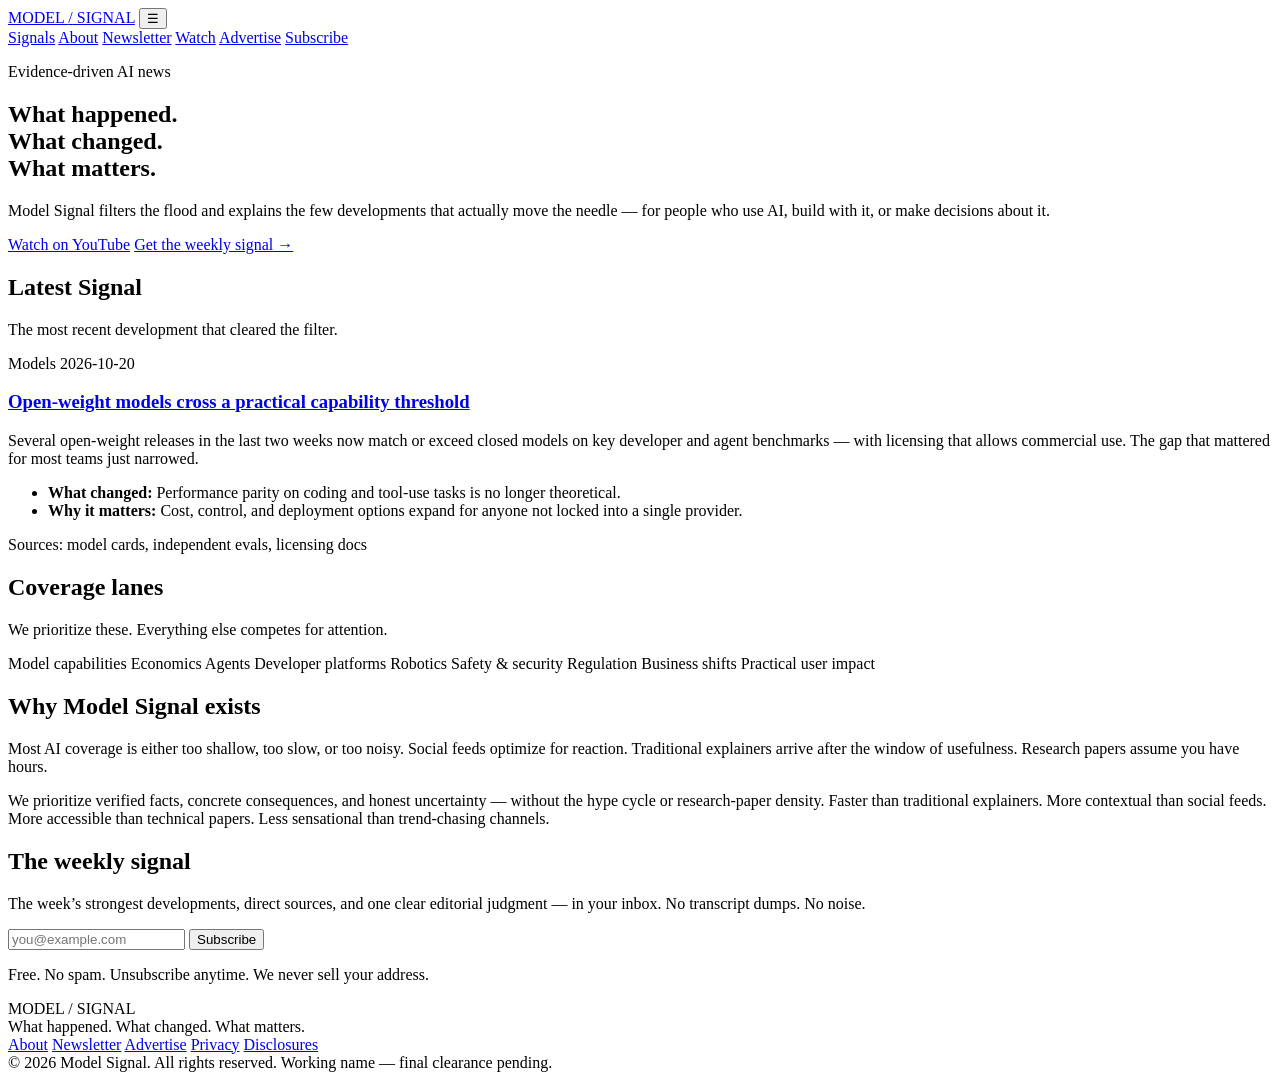
==== index.html @ 6ee9a0e0 "Initial Model Signal site — full static pages and design system" ====
<!DOCTYPE html>
<html lang="en">
<head>
  <meta charset="UTF-8">
  <meta name="viewport" content="width=device-width, initial-scale=1.0">
  <title>Model Signal — What happened. What changed. What matters.</title>
  <meta name="description" content="Evidence-driven AI news and analysis. We filter the flood so you only get the developments that actually move the needle.">
  <meta property="og:title" content="Model Signal">
  <meta property="og:description" content="What happened. What changed. What matters. Evidence-driven AI news and analysis.">
  <meta property="og:type" content="website">
  <link rel="stylesheet" href="css/styles.css">
  <link rel="preconnect" href="https://fonts.googleapis.com">
  <link rel="preconnect" href="https://fonts.gstatic.com" crossorigin>
  <link href="https://fonts.googleapis.com/css2?family=Inter:wght@400;500;600&family=JetBrains+Mono:wght@400;500;600&display=swap" rel="stylesheet">
</head>
<body>
  <header class="site-header">
    <div class="header-inner">
      <a href="index.html" class="logo">MODEL <span>/</span> SIGNAL</a>
      <button class="nav-toggle" aria-label="Toggle navigation" onclick="document.querySelector('.nav').classList.toggle('open')">☰</button>
      <nav class="nav">
        <a href="pages/signals.html">Signals</a>
        <a href="pages/about.html">About</a>
        <a href="pages/newsletter.html">Newsletter</a>
        <a href="pages/watch.html">Watch</a>
        <a href="pages/advertise.html">Advertise</a>
        <a href="pages/newsletter.html" class="nav-cta">Subscribe</a>
      </nav>
    </div>
  </header>

  <main>
    <div class="container">
      <section class="hero">
        <p class="hero-tagline">Evidence-driven AI news</p>
        <h1>What happened.<br>What changed.<br>What matters.</h1>
        <p class="lead">
          Model Signal filters the flood and explains the few developments that actually move the needle — for people who use AI, build with it, or make decisions about it.
        </p>
        <div class="hero-actions">
          <a href="https://youtube.com/@modelsignal" class="btn btn-primary" target="_blank" rel="noopener">Watch on YouTube</a>
          <a href="pages/newsletter.html" class="btn btn-secondary">Get the weekly signal →</a>
        </div>
      </section>

      <section class="section">
        <div class="section-header">
          <h2>Latest Signal</h2>
          <p>The most recent development that cleared the filter.</p>
        </div>
        <article class="card">
          <div class="card-meta">
            <span class="card-tag">Models</span>
            <span>2026-10-20</span>
          </div>
          <h3><a href="pages/signals.html">Open-weight models cross a practical capability threshold</a></h3>
          <div class="card-body">
            Several open-weight releases in the last two weeks now match or exceed closed models on key developer and agent benchmarks — with licensing that allows commercial use. The gap that mattered for most teams just narrowed.
          </div>
          <ul class="card-points">
            <li><strong>What changed:</strong> Performance parity on coding and tool-use tasks is no longer theoretical.</li>
            <li><strong>Why it matters:</strong> Cost, control, and deployment options expand for anyone not locked into a single provider.</li>
          </ul>
          <p class="source-label">Sources: model cards, independent evals, licensing docs</p>
        </article>
      </section>

      <section class="section">
        <div class="section-header">
          <h2>Coverage lanes</h2>
          <p>We prioritize these. Everything else competes for attention.</p>
        </div>
        <div class="lanes">
          <span class="lane">Model capabilities</span>
          <span class="lane">Economics</span>
          <span class="lane">Agents</span>
          <span class="lane">Developer platforms</span>
          <span class="lane">Robotics</span>
          <span class="lane">Safety & security</span>
          <span class="lane">Regulation</span>
          <span class="lane">Business shifts</span>
          <span class="lane">Practical user impact</span>
        </div>
      </section>

      <section class="section">
        <div class="section-header">
          <h2>Why Model Signal exists</h2>
        </div>
        <div class="prose">
          <p>
            Most AI coverage is either too shallow, too slow, or too noisy. Social feeds optimize for reaction. Traditional explainers arrive after the window of usefulness. Research papers assume you have hours.
          </p>
          <p>
            We prioritize verified facts, concrete consequences, and honest uncertainty — without the hype cycle or research-paper density. Faster than traditional explainers. More contextual than social feeds. More accessible than technical papers. Less sensational than trend-chasing channels.
          </p>
        </div>
      </section>

      <section class="section">
        <div class="newsletter-box">
          <h2>The weekly signal</h2>
          <p>The week’s strongest developments, direct sources, and one clear editorial judgment — in your inbox. No transcript dumps. No noise.</p>
          <form class="form-row" action="#" method="post" onsubmit="return false;">
            <input type="email" name="email" placeholder="you@example.com" required aria-label="Email address">
            <button type="submit" class="btn btn-primary">Subscribe</button>
          </form>
          <p class="form-note">Free. No spam. Unsubscribe anytime. We never sell your address.</p>
        </div>
      </section>
    </div>
  </main>

  <footer class="site-footer">
    <div class="footer-inner">
      <div>
        <div class="footer-brand">MODEL / SIGNAL</div>
        <div class="footer-tagline">What happened. What changed. What matters.</div>
      </div>
      <div class="footer-links">
        <a href="pages/about.html">About</a>
        <a href="pages/newsletter.html">Newsletter</a>
        <a href="pages/advertise.html">Advertise</a>
        <a href="pages/privacy.html">Privacy</a>
        <a href="pages/disclosures.html">Disclosures</a>
      </div>
    </div>
    <div class="footer-bottom">
      <span>© 2026 Model Signal. All rights reserved.</span>
      <span>Working name — final clearance pending.</span>
    </div>
  </footer>
</body>
</html>
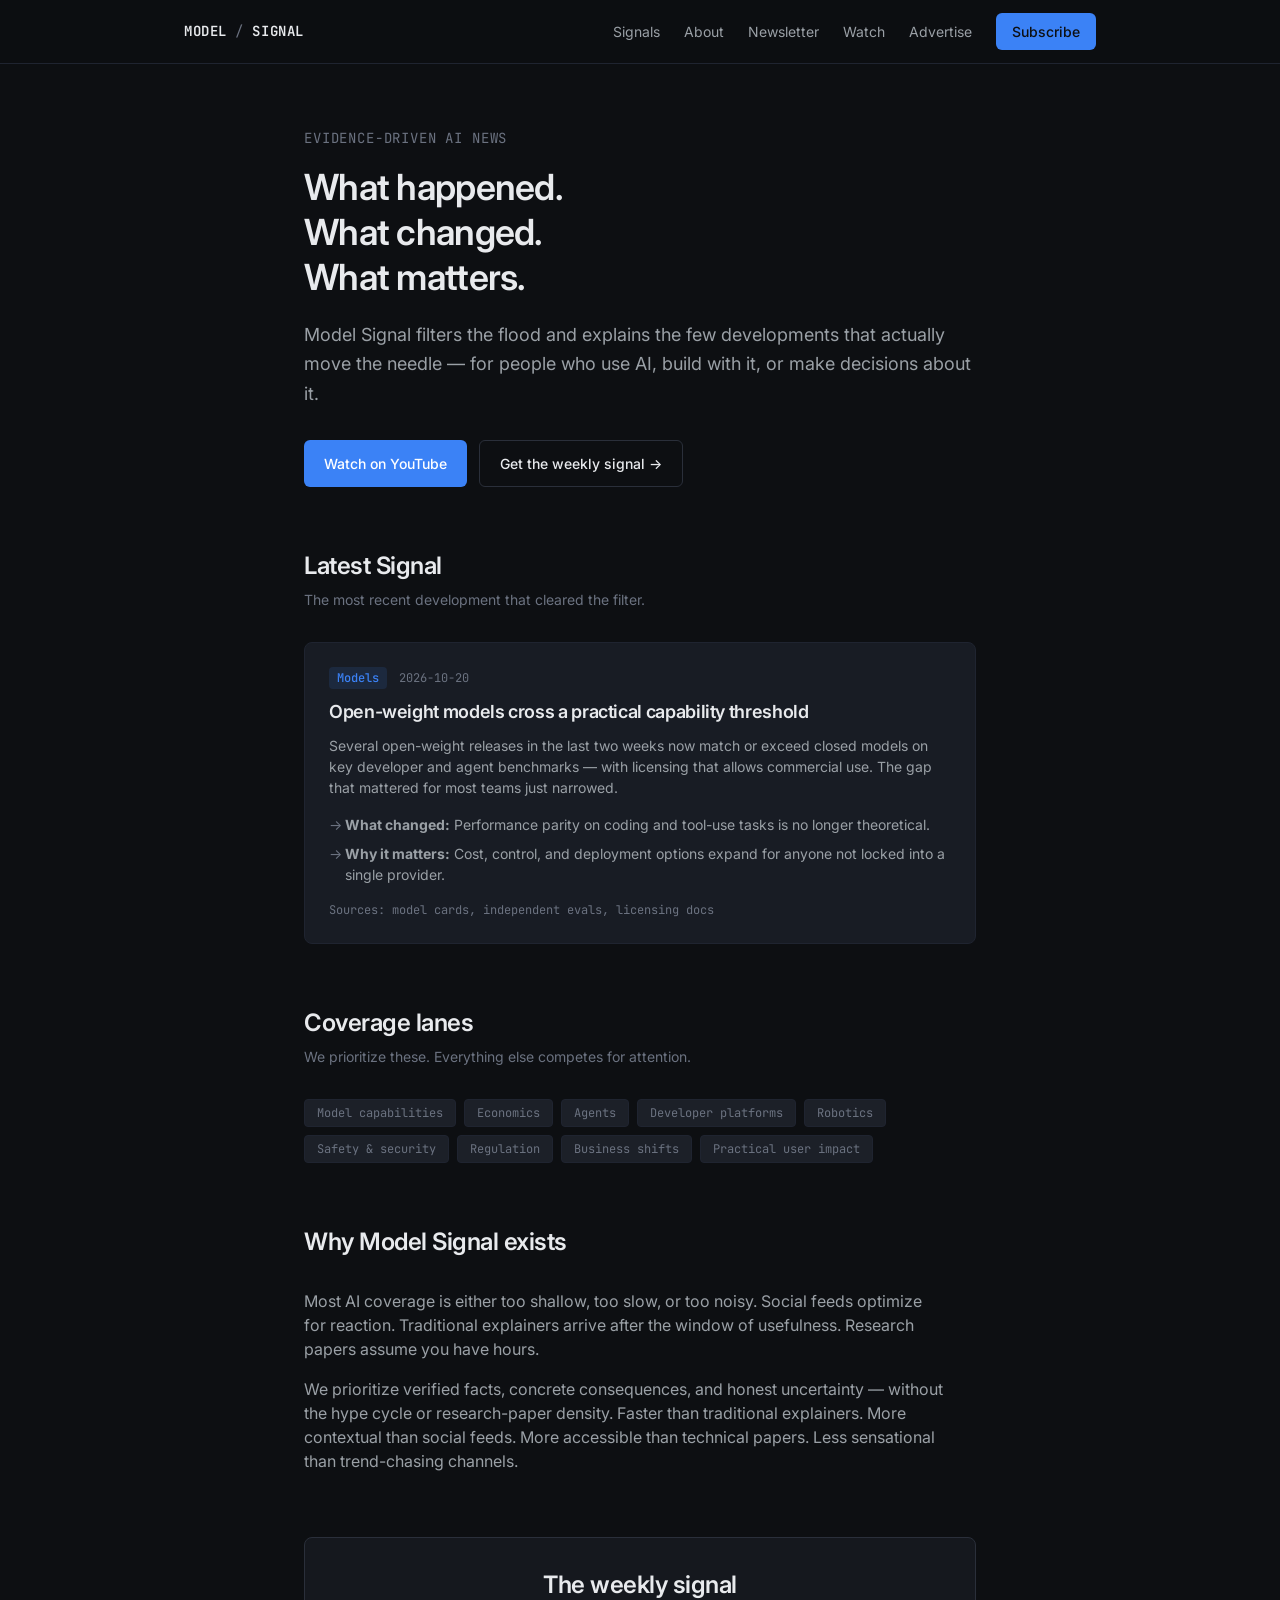
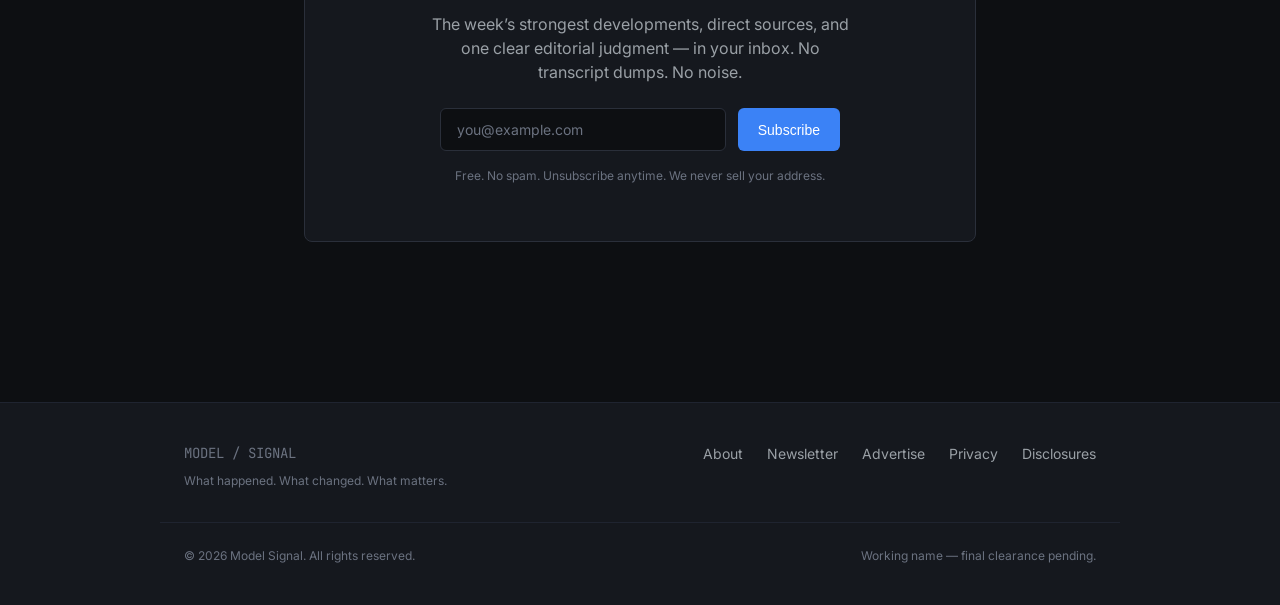
==== commit 683db443: "Update YouTube handle to @themodelsignal" ====
--- a/index.html
+++ b/index.html
@@ -38,7 +38,7 @@
           Model Signal filters the flood and explains the few developments that actually move the needle — for people who use AI, build with it, or make decisions about it.
         </p>
         <div class="hero-actions">
-          <a href="https://youtube.com/@modelsignal" class="btn btn-primary" target="_blank" rel="noopener">Watch on YouTube</a>
+          <a href="https://www.youtube.com/@themodelsignal" class="btn btn-primary" target="_blank" rel="noopener">Watch on YouTube</a>
           <a href="pages/newsletter.html" class="btn btn-secondary">Get the weekly signal →</a>
         </div>
       </section>
--- a/css/styles.css
+++ b/css/styles.css
@@ -0,0 +1,669 @@
+/* Model Signal — Design System
+   Dark neutral base, strong editorial typography, restrained accent.
+   Aesthetic: AI news terminal, not sci-fi poster.
+*/
+
+:root {
+  /* Core palette */
+  --bg-primary: #0d0f12;
+  --bg-secondary: #15181e;
+  --bg-elevated: #1c2028;
+  --bg-card: #181c24;
+  
+  --text-primary: #e8eaed;
+  --text-secondary: #9aa0a6;
+  --text-muted: #6b7280;
+  
+  --accent: #3b82f6;
+  --accent-hover: #60a5fa;
+  --accent-subtle: rgba(59, 130, 246, 0.12);
+  
+  --border: #2a2f3a;
+  --border-subtle: #1f2430;
+  
+  --success: #22c55e;
+  --warning: #eab308;
+  
+  /* Typography */
+  --font-sans: "Inter", "SF Pro Text", -apple-system, BlinkMacSystemFont, "Segoe UI", Roboto, sans-serif;
+  --font-mono: "JetBrains Mono", "SF Mono", "Fira Code", ui-monospace, monospace;
+  
+  --text-xs: 0.75rem;
+  --text-sm: 0.875rem;
+  --text-base: 1rem;
+  --text-lg: 1.125rem;
+  --text-xl: 1.25rem;
+  --text-2xl: 1.5rem;
+  --text-3xl: 1.875rem;
+  --text-4xl: 2.25rem;
+  
+  --leading-tight: 1.25;
+  --leading-snug: 1.375;
+  --leading-normal: 1.5;
+  --leading-relaxed: 1.625;
+  
+  /* Spacing */
+  --space-1: 0.25rem;
+  --space-2: 0.5rem;
+  --space-3: 0.75rem;
+  --space-4: 1rem;
+  --space-5: 1.25rem;
+  --space-6: 1.5rem;
+  --space-8: 2rem;
+  --space-10: 2.5rem;
+  --space-12: 3rem;
+  --space-16: 4rem;
+  --space-20: 5rem;
+  --space-24: 6rem;
+  
+  /* Layout */
+  --max-width: 720px;
+  --max-width-wide: 960px;
+  --header-height: 64px;
+  
+  /* Radius */
+  --radius-sm: 4px;
+  --radius-md: 6px;
+  --radius-lg: 8px;
+  
+  /* Shadows */
+  --shadow-sm: 0 1px 2px rgba(0,0,0,0.4);
+  --shadow-md: 0 4px 12px rgba(0,0,0,0.35);
+}
+
+/* Reset & base */
+*, *::before, *::after {
+  box-sizing: border-box;
+  margin: 0;
+  padding: 0;
+}
+
+html {
+  font-size: 16px;
+  -webkit-font-smoothing: antialiased;
+  -moz-osx-font-smoothing: grayscale;
+}
+
+body {
+  font-family: var(--font-sans);
+  background: var(--bg-primary);
+  color: var(--text-primary);
+  line-height: var(--leading-normal);
+  min-height: 100vh;
+  display: flex;
+  flex-direction: column;
+}
+
+a {
+  color: var(--accent);
+  text-decoration: none;
+  transition: color 0.15s ease;
+}
+
+a:hover {
+  color: var(--accent-hover);
+}
+
+img {
+  max-width: 100%;
+  height: auto;
+  display: block;
+}
+
+h1, h2, h3, h4 {
+  font-weight: 600;
+  letter-spacing: -0.02em;
+  line-height: var(--leading-tight);
+  color: var(--text-primary);
+}
+
+h1 { font-size: var(--text-4xl); }
+h2 { font-size: var(--text-2xl); }
+h3 { font-size: var(--text-xl); }
+h4 { font-size: var(--text-lg); }
+
+p {
+  margin-bottom: var(--space-4);
+  color: var(--text-secondary);
+}
+
+p:last-child {
+  margin-bottom: 0;
+}
+
+.lead {
+  font-size: var(--text-lg);
+  line-height: var(--leading-relaxed);
+  color: var(--text-secondary);
+}
+
+.text-muted {
+  color: var(--text-muted);
+}
+
+.text-sm {
+  font-size: var(--text-sm);
+}
+
+.mono {
+  font-family: var(--font-mono);
+  font-size: 0.9em;
+}
+
+.container {
+  width: 100%;
+  max-width: var(--max-width);
+  margin: 0 auto;
+  padding: 0 var(--space-6);
+}
+
+.container-wide {
+  max-width: var(--max-width-wide);
+}
+
+.site-header {
+  position: sticky;
+  top: 0;
+  z-index: 100;
+  height: var(--header-height);
+  background: rgba(13, 15, 18, 0.85);
+  backdrop-filter: blur(12px);
+  border-bottom: 1px solid var(--border-subtle);
+}
+
+.header-inner {
+  display: flex;
+  align-items: center;
+  justify-content: space-between;
+  height: 100%;
+  max-width: var(--max-width-wide);
+  margin: 0 auto;
+  padding: 0 var(--space-6);
+}
+
+.logo {
+  font-family: var(--font-mono);
+  font-size: var(--text-sm);
+  font-weight: 600;
+  letter-spacing: 0.04em;
+  color: var(--text-primary);
+  text-decoration: none;
+}
+
+.logo span {
+  color: var(--text-muted);
+  font-weight: 400;
+}
+
+.nav {
+  display: flex;
+  align-items: center;
+  gap: var(--space-6);
+}
+
+.nav a {
+  font-size: var(--text-sm);
+  color: var(--text-secondary);
+  text-decoration: none;
+  transition: color 0.15s ease;
+}
+
+.nav a:hover,
+.nav a.active {
+  color: var(--text-primary);
+}
+
+.nav-cta {
+  font-size: var(--text-sm);
+  font-weight: 500;
+  color: var(--bg-primary) !important;
+  background: var(--accent);
+  padding: var(--space-2) var(--space-4);
+  border-radius: var(--radius-md);
+  transition: background 0.15s ease;
+}
+
+.nav-cta:hover {
+  background: var(--accent-hover);
+  color: var(--bg-primary) !important;
+}
+
+.nav-toggle {
+  display: none;
+  background: none;
+  border: none;
+  color: var(--text-primary);
+  cursor: pointer;
+  padding: var(--space-2);
+}
+
+main {
+  flex: 1;
+  padding: var(--space-16) 0 var(--space-24);
+}
+
+.hero {
+  margin-bottom: var(--space-16);
+}
+
+.hero-tagline {
+  font-family: var(--font-mono);
+  font-size: var(--text-sm);
+  color: var(--text-muted);
+  letter-spacing: 0.06em;
+  text-transform: uppercase;
+  margin-bottom: var(--space-4);
+}
+
+.hero h1 {
+  margin-bottom: var(--space-5);
+}
+
+.hero-actions {
+  display: flex;
+  flex-wrap: wrap;
+  gap: var(--space-3);
+  margin-top: var(--space-8);
+}
+
+.btn {
+  display: inline-flex;
+  align-items: center;
+  justify-content: center;
+  gap: var(--space-2);
+  font-size: var(--text-sm);
+  font-weight: 500;
+  padding: var(--space-3) var(--space-5);
+  border-radius: var(--radius-md);
+  border: none;
+  cursor: pointer;
+  transition: all 0.15s ease;
+  text-decoration: none;
+}
+
+.btn-primary {
+  background: var(--accent);
+  color: #fff;
+}
+
+.btn-primary:hover {
+  background: var(--accent-hover);
+  color: #fff;
+}
+
+.btn-secondary {
+  background: transparent;
+  color: var(--text-primary);
+  border: 1px solid var(--border);
+}
+
+.btn-secondary:hover {
+  border-color: var(--text-muted);
+  color: var(--text-primary);
+}
+
+.btn-ghost {
+  background: transparent;
+  color: var(--text-secondary);
+  padding: var(--space-2) var(--space-3);
+}
+
+.btn-ghost:hover {
+  color: var(--text-primary);
+}
+
+.card {
+  background: var(--bg-card);
+  border: 1px solid var(--border-subtle);
+  border-radius: var(--radius-lg);
+  padding: var(--space-6);
+  transition: border-color 0.15s ease;
+}
+
+.card:hover {
+  border-color: var(--border);
+}
+
+.card-meta {
+  display: flex;
+  align-items: center;
+  gap: var(--space-3);
+  margin-bottom: var(--space-3);
+  font-size: var(--text-xs);
+  color: var(--text-muted);
+  font-family: var(--font-mono);
+}
+
+.card-tag {
+  background: var(--accent-subtle);
+  color: var(--accent);
+  padding: 2px 8px;
+  border-radius: var(--radius-sm);
+  font-weight: 500;
+}
+
+.card h3 {
+  margin-bottom: var(--space-3);
+  font-size: var(--text-lg);
+}
+
+.card h3 a {
+  color: var(--text-primary);
+}
+
+.card h3 a:hover {
+  color: var(--accent);
+}
+
+.card-body {
+  font-size: var(--text-sm);
+  color: var(--text-secondary);
+  margin-bottom: var(--space-4);
+}
+
+.card-points {
+  list-style: none;
+  font-size: var(--text-sm);
+  color: var(--text-secondary);
+}
+
+.card-points li {
+  position: relative;
+  padding-left: var(--space-4);
+  margin-bottom: var(--space-2);
+}
+
+.card-points li::before {
+  content: "→";
+  position: absolute;
+  left: 0;
+  color: var(--text-muted);
+}
+
+.signal-list {
+  display: flex;
+  flex-direction: column;
+  gap: var(--space-4);
+}
+
+.section {
+  margin-bottom: var(--space-16);
+}
+
+.section-header {
+  margin-bottom: var(--space-8);
+}
+
+.section-header h2 {
+  margin-bottom: var(--space-2);
+}
+
+.section-header p {
+  color: var(--text-muted);
+  font-size: var(--text-sm);
+}
+
+.lanes {
+  display: flex;
+  flex-wrap: wrap;
+  gap: var(--space-2);
+}
+
+.lane {
+  font-size: var(--text-xs);
+  font-family: var(--font-mono);
+  color: var(--text-muted);
+  background: var(--bg-elevated);
+  border: 1px solid var(--border-subtle);
+  padding: var(--space-1) var(--space-3);
+  border-radius: var(--radius-sm);
+}
+
+.newsletter-box {
+  background: var(--bg-secondary);
+  border: 1px solid var(--border);
+  border-radius: var(--radius-lg);
+  padding: var(--space-8);
+  text-align: center;
+}
+
+.newsletter-box h2 {
+  margin-bottom: var(--space-3);
+}
+
+.newsletter-box p {
+  margin-bottom: var(--space-6);
+  max-width: 420px;
+  margin-left: auto;
+  margin-right: auto;
+}
+
+.form-row {
+  display: flex;
+  gap: var(--space-3);
+  max-width: 400px;
+  margin: 0 auto;
+}
+
+.form-row input[type="email"] {
+  flex: 1;
+  background: var(--bg-primary);
+  border: 1px solid var(--border);
+  border-radius: var(--radius-md);
+  padding: var(--space-3) var(--space-4);
+  color: var(--text-primary);
+  font-size: var(--text-sm);
+  font-family: var(--font-sans);
+}
+
+.form-row input[type="email"]::placeholder {
+  color: var(--text-muted);
+}
+
+.form-row input[type="email"]:focus {
+  outline: none;
+  border-color: var(--accent);
+}
+
+.form-note {
+  margin-top: var(--space-4);
+  font-size: var(--text-xs);
+  color: var(--text-muted);
+}
+
+.prose {
+  max-width: 640px;
+}
+
+.prose h2 {
+  margin-top: var(--space-10);
+  margin-bottom: var(--space-4);
+}
+
+.prose h3 {
+  margin-top: var(--space-8);
+  margin-bottom: var(--space-3);
+}
+
+.prose ul, .prose ol {
+  margin-bottom: var(--space-4);
+  padding-left: var(--space-6);
+  color: var(--text-secondary);
+}
+
+.prose li {
+  margin-bottom: var(--space-2);
+}
+
+.prose strong {
+  color: var(--text-primary);
+  font-weight: 600;
+}
+
+.prose blockquote {
+  border-left: 3px solid var(--accent);
+  padding-left: var(--space-5);
+  margin: var(--space-6) 0;
+  color: var(--text-secondary);
+  font-style: italic;
+}
+
+.filters {
+  display: flex;
+  flex-wrap: wrap;
+  gap: var(--space-2);
+  margin-bottom: var(--space-8);
+}
+
+.filter-btn {
+  font-size: var(--text-xs);
+  font-family: var(--font-mono);
+  background: transparent;
+  border: 1px solid var(--border);
+  color: var(--text-muted);
+  padding: var(--space-1) var(--space-3);
+  border-radius: var(--radius-sm);
+  cursor: pointer;
+  transition: all 0.15s ease;
+}
+
+.filter-btn:hover,
+.filter-btn.active {
+  border-color: var(--accent);
+  color: var(--accent);
+  background: var(--accent-subtle);
+}
+
+.site-footer {
+  border-top: 1px solid var(--border-subtle);
+  padding: var(--space-10) 0;
+  background: var(--bg-secondary);
+}
+
+.footer-inner {
+  max-width: var(--max-width-wide);
+  margin: 0 auto;
+  padding: 0 var(--space-6);
+  display: flex;
+  flex-wrap: wrap;
+  justify-content: space-between;
+  gap: var(--space-8);
+}
+
+.footer-brand {
+  font-family: var(--font-mono);
+  font-size: var(--text-sm);
+  color: var(--text-muted);
+  margin-bottom: var(--space-2);
+}
+
+.footer-tagline {
+  font-size: var(--text-xs);
+  color: var(--text-muted);
+}
+
+.footer-links {
+  display: flex;
+  flex-wrap: wrap;
+  gap: var(--space-6);
+}
+
+.footer-links a {
+  font-size: var(--text-sm);
+  color: var(--text-secondary);
+}
+
+.footer-links a:hover {
+  color: var(--text-primary);
+}
+
+.footer-bottom {
+  max-width: var(--max-width-wide);
+  margin: var(--space-8) auto 0;
+  padding: var(--space-6) var(--space-6) 0;
+  border-top: 1px solid var(--border-subtle);
+  font-size: var(--text-xs);
+  color: var(--text-muted);
+  display: flex;
+  flex-wrap: wrap;
+  justify-content: space-between;
+  gap: var(--space-4);
+}
+
+.mt-0 { margin-top: 0; }
+.mb-0 { margin-bottom: 0; }
+.mb-4 { margin-bottom: var(--space-4); }
+.mb-6 { margin-bottom: var(--space-6); }
+.mb-8 { margin-bottom: var(--space-8); }
+.mt-8 { margin-top: var(--space-8); }
+.mt-12 { margin-top: var(--space-12); }
+
+.divider {
+  height: 1px;
+  background: var(--border-subtle);
+  margin: var(--space-12) 0;
+}
+
+.source-label {
+  font-family: var(--font-mono);
+  font-size: var(--text-xs);
+  color: var(--text-muted);
+  margin-top: var(--space-4);
+}
+
+.video-embed {
+  background: var(--bg-elevated);
+  border: 1px solid var(--border);
+  border-radius: var(--radius-lg);
+  aspect-ratio: 16 / 9;
+  display: flex;
+  align-items: center;
+  justify-content: center;
+  color: var(--text-muted);
+  font-size: var(--text-sm);
+  margin-bottom: var(--space-6);
+}
+
+@media (max-width: 768px) {
+  .nav {
+    display: none;
+  }
+  
+  .nav-toggle {
+    display: block;
+  }
+  
+  .nav.open {
+    display: flex;
+    flex-direction: column;
+    position: absolute;
+    top: var(--header-height);
+    left: 0;
+    right: 0;
+    background: var(--bg-secondary);
+    border-bottom: 1px solid var(--border);
+    padding: var(--space-4) var(--space-6);
+    gap: var(--space-4);
+  }
+  
+  h1 { font-size: var(--text-3xl); }
+  
+  .form-row {
+    flex-direction: column;
+  }
+  
+  .hero-actions {
+    flex-direction: column;
+  }
+  
+  .hero-actions .btn {
+    width: 100%;
+  }
+}
+
+a:focus-visible,
+button:focus-visible,
+input:focus-visible {
+  outline: 2px solid var(--accent);
+  outline-offset: 2px;
+}
